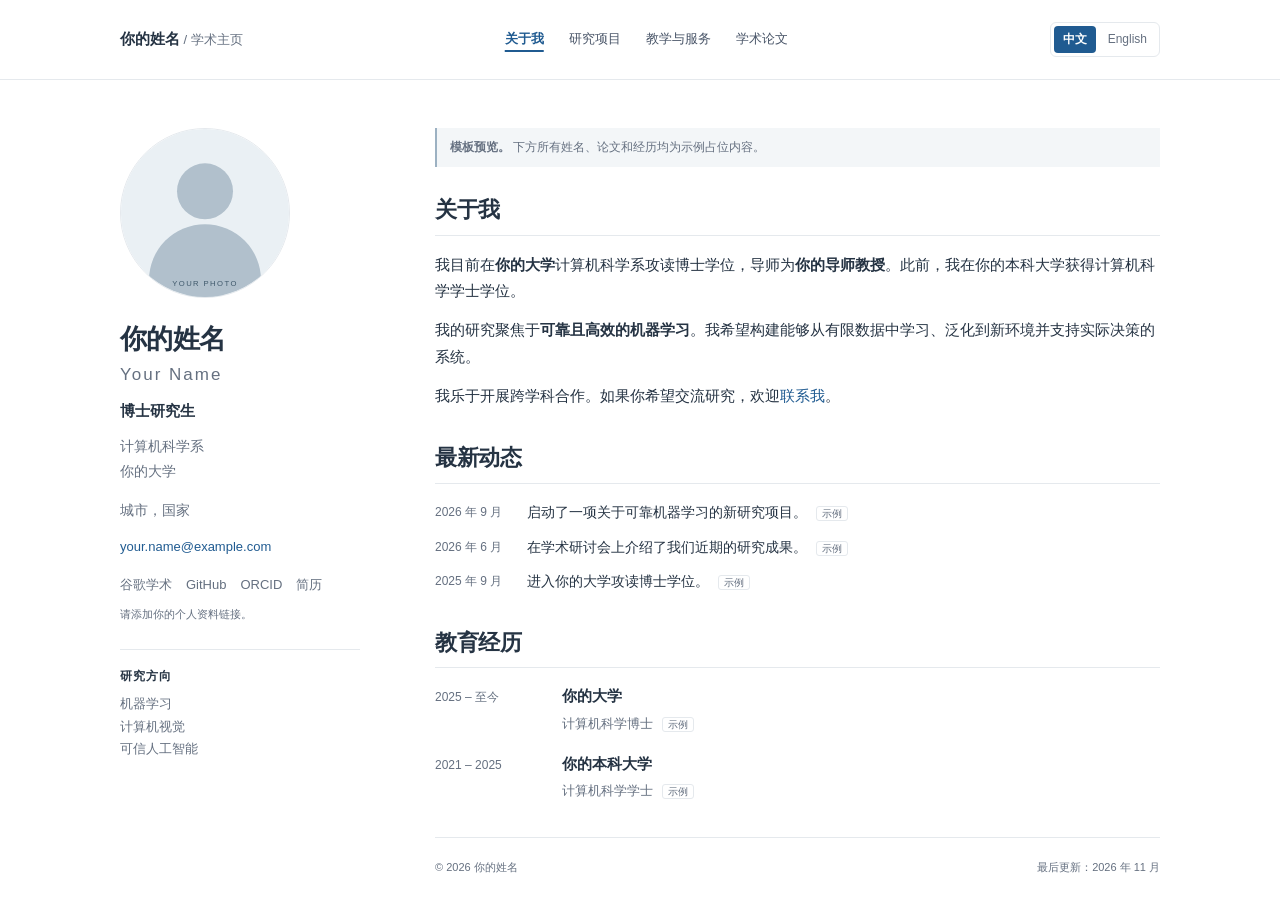
==== index.zh.html @ 89b30f42 "Add Chinese and English versions with language switcher" ====
<!DOCTYPE html>
<html lang="zh-CN">
<head>
  <meta charset="utf-8">
  <meta name="viewport" content="width=device-width, initial-scale=1">
  <!-- Replace the title and description with your own information. -->
  <title>关于我 | 你的姓名</title>
  <meta name="description" content="关于我——你的姓名，学术主页。">
  <link rel="icon" href="assets/avatar.svg" type="image/svg+xml">
  <link rel="stylesheet" href="style.css">
  <link rel="alternate" hreflang="en" href="index.html">
  <link rel="alternate" hreflang="zh-CN" href="index.zh.html">
</head>
<body>
  <a class="skip-link" href="#main">跳转到正文</a>
  <header class="site-header">
    <div class="header-inner">
      <a class="wordmark" href="index.zh.html">你的姓名<span> / 学术主页</span></a>
      <nav aria-label="主导航">
        <a href="index.zh.html" aria-current="page">关于我</a><a href="projects.zh.html">研究项目</a><a href="teaching.zh.html">教学与服务</a><a href="publications.zh.html">学术论文</a>
      </nav>
      <div class="language-switch" role="group" aria-label="Language / 语言">
        <a href="index.zh.html" lang="zh-CN" hreflang="zh-CN" aria-current="true" aria-label="切换到中文">中文</a>
        <a href="index.html" lang="en" hreflang="en" aria-label="Switch to English">English</a>
      </div>
    </div>
  </header>

  <div class="layout">
    <aside class="profile" aria-label="个人信息">
      <!-- Replace this file with your portrait, and update the alt text. -->
      <img class="portrait" src="assets/avatar.svg" alt="默认头像——请替换为你的照片" width="180" height="180">
      <h1>你的姓名 <span class="chinese-name" lang="en">Your Name</span></h1>
      <p class="position">博士研究生</p>
      <p class="affiliation">计算机科学系<br>你的大学</p>
      <p class="location">城市，国家</p>
      <!-- Replace the sample email and add links to your actual profiles. -->
      <a class="email" href="mailto:your.name@example.com">your.name@example.com</a>
      <div class="profile-links" aria-label="待配置的个人资料链接">
        <span>谷歌学术</span><span>GitHub</span><span>ORCID</span><span>简历</span>
      </div>
      <p class="profile-note">请添加你的个人资料链接。</p>
      <div class="research-topics">
        <h2>研究方向</h2>
        <ul><li>机器学习</li><li>计算机视觉</li><li>可信人工智能</li></ul>
      </div>
    </aside>

    <main id="main">
      <p class="template-note"><strong>模板预览。</strong> 下方所有姓名、论文和经历均为示例占位内容。</p>
      <section id="about">
        <h2>关于我</h2>
        <p>我目前在<strong>你的大学</strong>计算机科学系攻读博士学位，导师为<strong>你的导师教授</strong>。此前，我在你的本科大学获得计算机科学学士学位。</p>
        <p>我的研究聚焦于<strong>可靠且高效的机器学习</strong>。我希望构建能够从有限数据中学习、泛化到新环境并支持实际决策的系统。</p>
        <p>我乐于开展跨学科合作。如果你希望交流研究，欢迎<a href="mailto:your.name@example.com">联系我</a>。</p>
      </section>

      <section id="news">
        <h2>最新动态</h2>
        <ul class="news-list">
          <li><time datetime="2026-09">2026 年 9 月</time><span>启动了一项关于可靠机器学习的新研究项目。 <span class="sample">示例</span></span></li>
          <li><time datetime="2026-06">2026 年 6 月</time><span>在学术研讨会上介绍了我们近期的研究成果。 <span class="sample">示例</span></span></li>
          <li><time datetime="2025-09">2025 年 9 月</time><span>进入你的大学攻读博士学位。 <span class="sample">示例</span></span></li>
        </ul>
      </section>

      <section id="education">
        <h2>教育经历</h2>
        <div class="timeline-row"><span class="date">2025 – 至今</span><div><h3>你的大学</h3><p>计算机科学博士 <span class="sample">示例</span></p></div></div>
        <div class="timeline-row"><span class="date">2021 – 2025</span><div><h3>你的本科大学</h3><p>计算机科学学士 <span class="sample">示例</span></p></div></div>
      </section>
      <footer><span>© 2026 你的姓名</span><span>最后更新：2026 年 11 月</span></footer>
    </main>
  </div>
</body>
</html>
---- style.css ----
:root{color-scheme:light;--ink:#253343;--muted:#657080;--blue:#205b91;--line:#e5e9ed;--soft:#f3f6f8}
*{box-sizing:border-box}
html{scroll-behavior:smooth;scroll-padding-top:90px}
body{margin:0;background:#fff;color:var(--ink);font-family:-apple-system,BlinkMacSystemFont,"Segoe UI",Arial,"Noto Sans",sans-serif;font-size:15px;line-height:1.75}
a{color:var(--blue);text-decoration:none;text-underline-offset:3px}
a:hover{text-decoration:underline}
a:focus-visible,summary:focus-visible{outline:3px solid #85aed1;outline-offset:5px;border-radius:2px}
.skip-link{position:absolute;left:16px;top:-100px;background:white;padding:10px;z-index:10}.skip-link:focus{top:10px}
.site-header{border-bottom:1px solid var(--line);background:#fff}
.header-inner{max-width:1100px;padding:22px 30px;margin:auto;display:flex;justify-content:space-between;gap:24px;align-items:center}
.wordmark{font-weight:650;color:var(--ink);white-space:nowrap}.wordmark span{font-weight:400;color:var(--muted);font-size:13px}
nav{display:flex;gap:25px;font-size:13px}nav a{color:#495568}nav a[aria-current="page"]{color:var(--blue);font-weight:650;text-decoration:underline;text-decoration-thickness:2px;text-underline-offset:7px}
.layout{max-width:1100px;padding:48px 30px 0;margin:auto;display:grid;grid-template-columns:240px minmax(0,1fr);gap:65px}
.profile{align-self:start;position:sticky;top:35px}.portrait{display:block;width:170px;height:170px;border-radius:50%;margin-bottom:24px;object-fit:cover;border:1px solid var(--line)}
h1{font-size:27px;letter-spacing:-.7px;line-height:1.3;margin:0 0 12px}.chinese-name{display:block;font-size:17px;font-weight:400;color:var(--muted);letter-spacing:2px;margin-top:7px}
.profile p{margin:0 0 10px}.position{font-weight:600}.affiliation,.location{font-size:14px;color:var(--muted)}.location{margin-top:15px!important}.email{font-size:13px;overflow-wrap:anywhere}
.profile-links{display:flex;flex-wrap:wrap;gap:6px 14px;margin-top:15px;font-size:13px;color:var(--muted)}.profile-note{font-size:11px;color:var(--muted);margin-top:8px!important}
.research-topics{border-top:1px solid var(--line);margin-top:25px;padding-top:18px}.research-topics h2{font-size:12px;letter-spacing:1px;text-transform:uppercase;border:0;padding:0;margin:0 0 8px}.research-topics ul{list-style:none;padding:0;margin:0;color:var(--muted);font-size:13px}
main{min-width:0}.template-note{font-size:12px;line-height:1.6;padding:10px 13px;background:var(--soft);border-left:2px solid #9cb1c2;color:var(--muted);margin:0 0 28px}
section{margin-bottom:34px}h2{font-size:22px;font-weight:600;letter-spacing:-.4px;margin:0 0 16px;padding-bottom:9px;border-bottom:1px solid var(--line);line-height:1.4}p{margin:0 0 13px}strong{font-weight:600}h3{font-size:15px;line-height:1.5;margin:0 0 5px;font-weight:600}
.news-list{list-style:none;padding:0;margin:0}.news-list li{display:grid;grid-template-columns:78px 1fr;gap:14px;margin:10px 0;font-size:14px}.news-list time{font-size:12px;color:var(--muted);padding-top:2px}.sample{font-size:10px;font-weight:400;color:var(--muted);border:1px solid var(--line);padding:1px 5px;border-radius:3px;white-space:nowrap;margin-left:5px}
.section-heading{display:flex;align-items:baseline;justify-content:space-between;gap:15px;border-bottom:1px solid var(--line);margin-bottom:12px}.section-heading h2{border:0;margin:0}.section-heading>span{color:var(--muted);font-size:11px;white-space:nowrap}.section-intro{font-size:12px;color:var(--muted)}
.publication{display:grid;grid-template-columns:102px minmax(0,1fr);gap:22px;padding:21px 0;border-bottom:1px solid var(--line)}.paper-mark{height:100px;background:#edf3f7;border:1px solid #dae5ed;display:flex;flex-direction:column;align-items:center;justify-content:center;font-size:9px;letter-spacing:1.3px;color:#56758d}.paper-mark span{font-family:Georgia,serif;font-size:36px;line-height:1.4;letter-spacing:0}.paper-mark.second{background:#f0f4ef;border-color:#e0e7dd;color:#6c7d60}.paper-content h3{color:var(--blue);font-size:16px}.authors,.venue,.paper-summary{font-size:13px;margin:5px 0}.venue{font-style:italic}.paper-summary{color:var(--muted);line-height:1.65}.paper-links{display:flex;gap:14px;font-size:11px;color:var(--muted);margin-top:9px}details{margin-top:6px;font-size:12px}summary{cursor:pointer;color:var(--blue);width:fit-content}pre{padding:12px;background:var(--soft);font-size:11px;overflow:auto;line-height:1.6;max-width:100%}
.project{margin:19px 0}.project p{font-size:14px;margin-bottom:3px}.project-meta{font-size:11px;color:var(--muted)}.timeline-row{display:grid;grid-template-columns:112px 1fr;gap:15px;margin:17px 0}.date{font-size:12px;color:var(--muted);padding-top:2px}.timeline-row p{font-size:13px;margin:0;color:var(--muted)}.plain-list{padding-left:19px;font-size:14px}.plain-list li{margin-bottom:9px}footer{border-top:1px solid var(--line);padding:20px 0 28px;display:flex;justify-content:space-between;gap:15px;font-size:11px;color:var(--muted)}
@media(min-width:1200px){.layout{gap:75px}}
@media(max-width:800px){.header-inner{padding:18px 24px;flex-wrap:wrap;gap:10px}nav{gap:20px}.layout{grid-template-columns:200px minmax(0,1fr);gap:30px;padding:32px 24px 0}.portrait{width:145px;height:145px}.publication{grid-template-columns:1fr}.paper-mark{display:none}.wordmark span{display:none}}
@media(max-width:600px){html{scroll-padding-top:20px}.header-inner{display:block}.wordmark{font-size:15px}nav{margin-top:12px;gap:18px;flex-wrap:wrap;font-size:12px}.layout{display:block;padding:27px 22px 0}.profile{position:static;margin-bottom:30px;display:flow-root}.portrait{float:right;width:96px;height:96px;margin:0 0 15px 15px}h1{font-size:25px}.chinese-name{font-size:15px}.research-topics{clear:both;padding-top:14px;margin-top:18px}.research-topics ul{display:flex;flex-wrap:wrap;gap:4px 15px}.profile-note{margin-bottom:0!important}.section-heading{flex-wrap:wrap;gap:0;padding-bottom:7px}.section-heading h2{padding-bottom:4px}.news-list li{grid-template-columns:68px 1fr;gap:8px}.timeline-row{grid-template-columns:100px 1fr;gap:10px}footer{flex-wrap:wrap}h2{font-size:21px}}
@media(prefers-reduced-motion:reduce){html{scroll-behavior:auto}}
@media print{.site-header,.skip-link,.template-note,.profile-note{display:none}.layout{max-width:none;grid-template-columns:190px 1fr;gap:30px;padding:0}.profile{position:static}body{font-size:12px}section{break-inside:avoid}a{color:inherit}.portrait{width:120px;height:120px}}

/* Static language selector */
.header-inner{flex-wrap:wrap;gap:16px 24px}
.language-switch{display:flex;gap:3px;align-items:center;padding:3px;border:1px solid var(--line);border-radius:6px;font-size:12px;white-space:nowrap}
.language-switch a{display:block;padding:3px 9px;border-radius:4px;color:var(--muted)}
.language-switch a[aria-current="true"]{background:var(--blue);color:#fff;font-weight:600}
@media(max-width:600px){.language-switch{width:fit-content;margin-top:15px}}
@media print{.language-switch{display:none}}
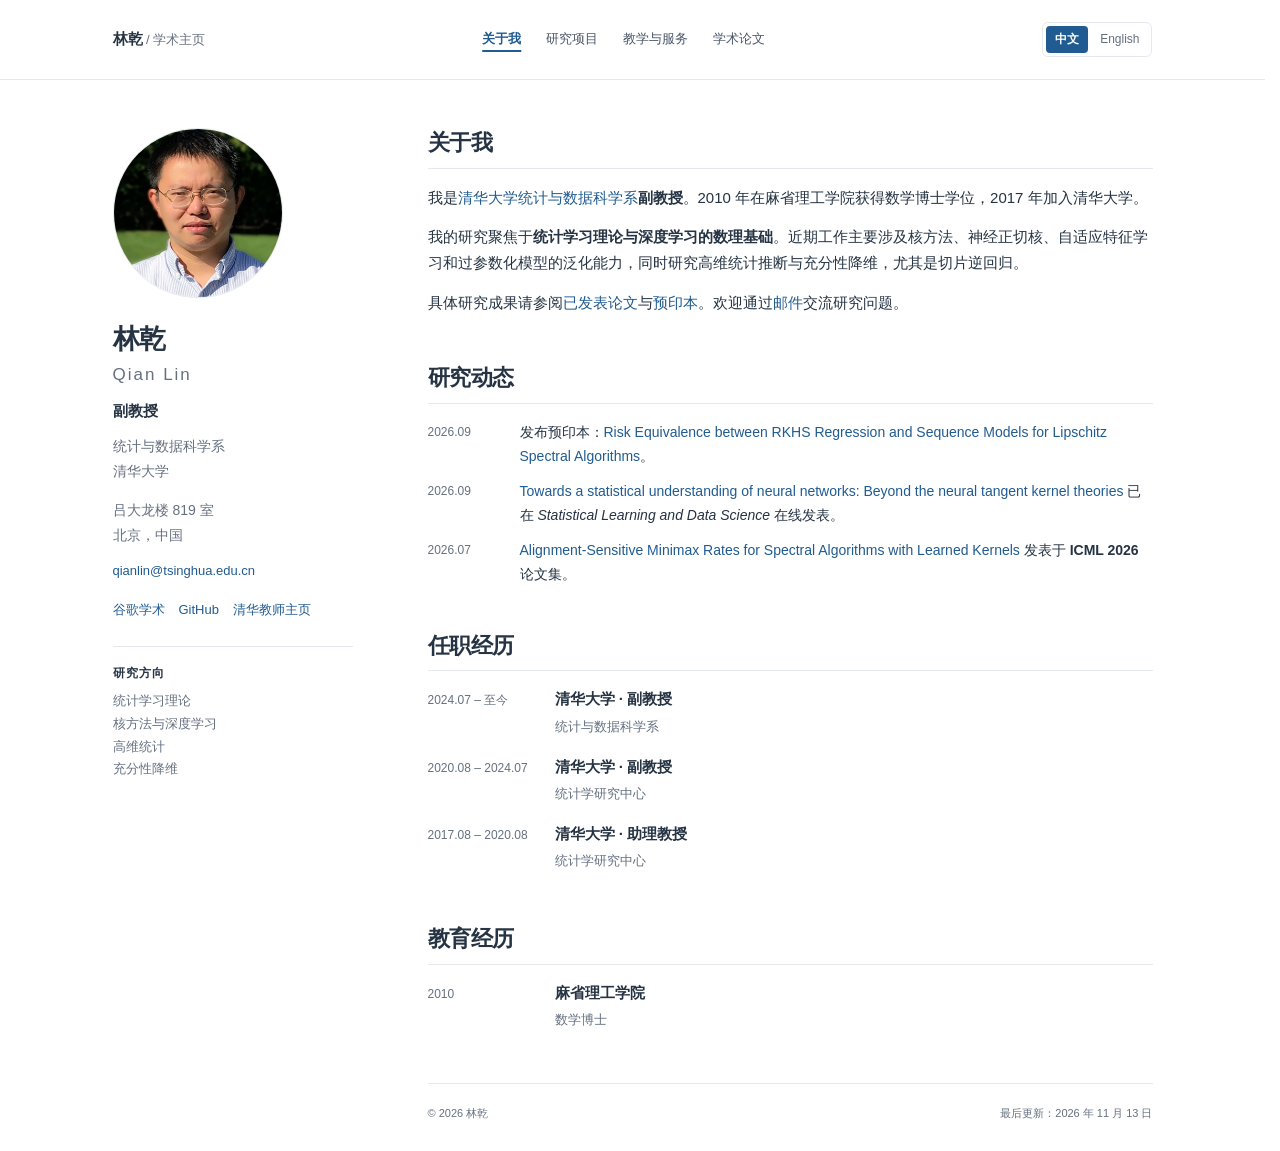
==== commit ac0613ee: "Complete Qian Lin's bilingual homepage with verified profile and research updates" ====
--- a/index.zh.html
+++ b/index.zh.html
@@ -3,10 +3,9 @@
 <head>
   <meta charset="utf-8">
   <meta name="viewport" content="width=device-width, initial-scale=1">
-  <!-- Replace the title and description with your own information. -->
-  <title>关于我 | 你的姓名</title>
-  <meta name="description" content="关于我——你的姓名，学术主页。">
-  <link rel="icon" href="assets/avatar.svg" type="image/svg+xml">
+  <title>林乾 | 清华大学</title>
+  <meta name="description" content="林乾，清华大学统计与数据科学系副教授。研究方向包括统计学习理论、核方法、深度学习和高维统计。">
+  <link rel="icon" href="assets/favicon.svg" type="image/svg+xml">
   <link rel="stylesheet" href="style.css">
   <link rel="alternate" hreflang="en" href="index.html">
   <link rel="alternate" hreflang="zh-CN" href="index.zh.html">
@@ -15,7 +14,7 @@
   <a class="skip-link" href="#main">跳转到正文</a>
   <header class="site-header">
     <div class="header-inner">
-      <a class="wordmark" href="index.zh.html">你的姓名<span> / 学术主页</span></a>
+      <a class="wordmark" href="index.zh.html">林乾<span> / 学术主页</span></a>
       <nav aria-label="主导航">
         <a href="index.zh.html" aria-current="page">关于我</a><a href="projects.zh.html">研究项目</a><a href="teaching.zh.html">教学与服务</a><a href="publications.zh.html">学术论文</a>
       </nav>
@@ -28,48 +27,53 @@
 
   <div class="layout">
     <aside class="profile" aria-label="个人信息">
-      <!-- Replace this file with your portrait, and update the alt text. -->
-      <img class="portrait" src="assets/avatar.svg" alt="默认头像——请替换为你的照片" width="180" height="180">
-      <h1>你的姓名 <span class="chinese-name" lang="en">Your Name</span></h1>
-      <p class="position">博士研究生</p>
-      <p class="affiliation">计算机科学系<br>你的大学</p>
-      <p class="location">城市，国家</p>
-      <!-- Replace the sample email and add links to your actual profiles. -->
-      <a class="email" href="mailto:your.name@example.com">your.name@example.com</a>
-      <div class="profile-links" aria-label="待配置的个人资料链接">
-        <span>谷歌学术</span><span>GitHub</span><span>ORCID</span><span>简历</span>
+      <!-- 照片与任职信息来自清华大学教师主页，来源记录见 README.md。 -->
+      <img class="portrait portrait-photo" src="assets/qian-lin.jpg" alt="林乾" width="320" height="400">
+      <h1>林乾 <span class="chinese-name" lang="en">Qian Lin</span></h1>
+      <p class="position">副教授</p>
+      <p class="affiliation">统计与数据科学系<br>清华大学</p>
+      <p class="location">吕大龙楼 819 室<br>北京，中国</p>
+      <a class="email" href="mailto:qianlin@tsinghua.edu.cn">qianlin@tsinghua.edu.cn</a>
+      <div class="profile-links" aria-label="个人资料链接">
+        <a href="https://scholar.google.com/citations?user=kHPrqdgAAAAJ&amp;hl=en">谷歌学术</a>
+        <a href="https://github.com/qianlinpage">GitHub</a>
+        <a href="https://www.stat.tsinghua.edu.cn/info/1023/2413.htm">清华教师主页</a>
       </div>
-      <p class="profile-note">请添加你的个人资料链接。</p>
       <div class="research-topics">
         <h2>研究方向</h2>
-        <ul><li>机器学习</li><li>计算机视觉</li><li>可信人工智能</li></ul>
+        <ul><li>统计学习理论</li><li>核方法与深度学习</li><li>高维统计</li><li>充分性降维</li></ul>
       </div>
     </aside>
 
     <main id="main">
-      <p class="template-note"><strong>模板预览。</strong> 下方所有姓名、论文和经历均为示例占位内容。</p>
       <section id="about">
         <h2>关于我</h2>
-        <p>我目前在<strong>你的大学</strong>计算机科学系攻读博士学位，导师为<strong>你的导师教授</strong>。此前，我在你的本科大学获得计算机科学学士学位。</p>
-        <p>我的研究聚焦于<strong>可靠且高效的机器学习</strong>。我希望构建能够从有限数据中学习、泛化到新环境并支持实际决策的系统。</p>
-        <p>我乐于开展跨学科合作。如果你希望交流研究，欢迎<a href="mailto:your.name@example.com">联系我</a>。</p>
+        <p>我是<a href="https://www.stat.tsinghua.edu.cn/info/1023/2413.htm">清华大学统计与数据科学系</a><strong>副教授</strong>。2010 年在麻省理工学院获得数学博士学位，2017 年加入清华大学。</p>
+        <p>我的研究聚焦于<strong>统计学习理论与深度学习的数理基础</strong>。近期工作主要涉及核方法、神经正切核、自适应特征学习和过参数化模型的泛化能力，同时研究高维统计推断与充分性降维，尤其是切片逆回归。</p>
+        <p>具体研究成果请参阅<a href="publications.zh.html#published-papers">已发表论文</a>与<a href="publications.zh.html#preprints">预印本</a>。欢迎通过<a href="mailto:qianlin@tsinghua.edu.cn">邮件</a>交流研究问题。</p>
       </section>
 
       <section id="news">
-        <h2>最新动态</h2>
+        <h2>研究动态</h2>
         <ul class="news-list">
-          <li><time datetime="2026-09">2026 年 9 月</time><span>启动了一项关于可靠机器学习的新研究项目。 <span class="sample">示例</span></span></li>
-          <li><time datetime="2026-06">2026 年 6 月</time><span>在学术研讨会上介绍了我们近期的研究成果。 <span class="sample">示例</span></span></li>
-          <li><time datetime="2025-09">2025 年 9 月</time><span>进入你的大学攻读博士学位。 <span class="sample">示例</span></span></li>
+          <li><time datetime="2026-09-08">2026.09</time><span>发布预印本：<a href="publications.zh.html#paper-40">Risk Equivalence between RKHS Regression and Sequence Models for Lipschitz Spectral Algorithms</a>。</span></li>
+          <li><time datetime="2026-09-01">2026.09</time><span><a href="publications.zh.html#paper-13">Towards a statistical understanding of neural networks: Beyond the neural tangent kernel theories</a> 已在 <em>Statistical Learning and Data Science</em> 在线发表。</span></li>
+          <li><time datetime="2026-07">2026.07</time><span><a href="publications.zh.html#paper-39">Alignment-Sensitive Minimax Rates for Spectral Algorithms with Learned Kernels</a> 发表于 <strong>ICML 2026</strong> 论文集。</span></li>
         </ul>
+      </section>
+
+      <section id="appointments">
+        <h2>任职经历</h2>
+        <div class="timeline-row"><span class="date">2024.07 – 至今</span><div><h3>清华大学 · 副教授</h3><p>统计与数据科学系</p></div></div>
+        <div class="timeline-row"><span class="date">2020.08 – 2024.07</span><div><h3>清华大学 · 副教授</h3><p>统计学研究中心</p></div></div>
+        <div class="timeline-row"><span class="date">2017.08 – 2020.08</span><div><h3>清华大学 · 助理教授</h3><p>统计学研究中心</p></div></div>
       </section>
 
       <section id="education">
         <h2>教育经历</h2>
-        <div class="timeline-row"><span class="date">2025 – 至今</span><div><h3>你的大学</h3><p>计算机科学博士 <span class="sample">示例</span></p></div></div>
-        <div class="timeline-row"><span class="date">2021 – 2025</span><div><h3>你的本科大学</h3><p>计算机科学学士 <span class="sample">示例</span></p></div></div>
+        <div class="timeline-row"><span class="date">2010</span><div><h3>麻省理工学院</h3><p>数学博士</p></div></div>
       </section>
-      <footer><span>© 2026 你的姓名</span><span>最后更新：2026 年 11 月</span></footer>
+      <footer><span>© 2026 林乾</span><span>最后更新：<time datetime="2026-11-13">2026 年 11 月 13 日</time></span></footer>
     </main>
   </div>
 </body>
--- a/style.css
+++ b/style.css
@@ -1,6 +1,6 @@
 :root{color-scheme:light;--ink:#253343;--muted:#657080;--blue:#205b91;--line:#e5e9ed;--soft:#f3f6f8}
 *{box-sizing:border-box}
-html{scroll-behavior:smooth;scroll-padding-top:90px}
+html{scrollbar-gutter:stable;scroll-behavior:smooth;scroll-padding-top:90px}
 body{margin:0;background:#fff;color:var(--ink);font-family:-apple-system,BlinkMacSystemFont,"Segoe UI",Arial,"Noto Sans",sans-serif;font-size:15px;line-height:1.75}
 a{color:var(--blue);text-decoration:none;text-underline-offset:3px}
 a:hover{text-decoration:underline}
@@ -12,16 +12,19 @@
 nav{display:flex;gap:25px;font-size:13px}nav a{color:#495568}nav a[aria-current="page"]{color:var(--blue);font-weight:650;text-decoration:underline;text-decoration-thickness:2px;text-underline-offset:7px}
 .layout{max-width:1100px;padding:48px 30px 0;margin:auto;display:grid;grid-template-columns:240px minmax(0,1fr);gap:65px}
 .profile{align-self:start;position:sticky;top:35px}.portrait{display:block;width:170px;height:170px;border-radius:50%;margin-bottom:24px;object-fit:cover;border:1px solid var(--line)}
+.portrait-photo{object-position:center 20%}
 h1{font-size:27px;letter-spacing:-.7px;line-height:1.3;margin:0 0 12px}.chinese-name{display:block;font-size:17px;font-weight:400;color:var(--muted);letter-spacing:2px;margin-top:7px}
 .profile p{margin:0 0 10px}.position{font-weight:600}.affiliation,.location{font-size:14px;color:var(--muted)}.location{margin-top:15px!important}.email{font-size:13px;overflow-wrap:anywhere}
 .profile-links{display:flex;flex-wrap:wrap;gap:6px 14px;margin-top:15px;font-size:13px;color:var(--muted)}.profile-note{font-size:11px;color:var(--muted);margin-top:8px!important}
 .research-topics{border-top:1px solid var(--line);margin-top:25px;padding-top:18px}.research-topics h2{font-size:12px;letter-spacing:1px;text-transform:uppercase;border:0;padding:0;margin:0 0 8px}.research-topics ul{list-style:none;padding:0;margin:0;color:var(--muted);font-size:13px}
-main{min-width:0}.template-note{font-size:12px;line-height:1.6;padding:10px 13px;background:var(--soft);border-left:2px solid #9cb1c2;color:var(--muted);margin:0 0 28px}
+main{min-width:0;display:flex;flex-direction:column}main>footer{margin-top:auto}.template-note{font-size:12px;line-height:1.6;padding:10px 13px;background:var(--soft);border-left:2px solid #9cb1c2;color:var(--muted);margin:0 0 28px}
 section{margin-bottom:34px}h2{font-size:22px;font-weight:600;letter-spacing:-.4px;margin:0 0 16px;padding-bottom:9px;border-bottom:1px solid var(--line);line-height:1.4}p{margin:0 0 13px}strong{font-weight:600}h3{font-size:15px;line-height:1.5;margin:0 0 5px;font-weight:600}
 .news-list{list-style:none;padding:0;margin:0}.news-list li{display:grid;grid-template-columns:78px 1fr;gap:14px;margin:10px 0;font-size:14px}.news-list time{font-size:12px;color:var(--muted);padding-top:2px}.sample{font-size:10px;font-weight:400;color:var(--muted);border:1px solid var(--line);padding:1px 5px;border-radius:3px;white-space:nowrap;margin-left:5px}
 .section-heading{display:flex;align-items:baseline;justify-content:space-between;gap:15px;border-bottom:1px solid var(--line);margin-bottom:12px}.section-heading h2{border:0;margin:0}.section-heading>span{color:var(--muted);font-size:11px;white-space:nowrap}.section-intro{font-size:12px;color:var(--muted)}
+.publication-nav{display:flex;flex-wrap:wrap;gap:10px 24px;margin:20px 0 28px;padding:12px 16px;background:var(--soft);border-radius:6px}.publication-nav a{color:var(--blue);font-weight:600}.publication-nav span{font-size:11px;font-weight:400;color:var(--muted);margin-left:6px}.publication-group+.publication-group{margin-top:42px}.publication-group-heading{display:flex;flex-wrap:wrap;align-items:baseline;justify-content:space-between;gap:6px 16px;padding-bottom:9px;margin-bottom:12px;border-bottom:1px solid var(--line)}.publication-group-heading h3{font-size:20px;margin:0}.publication-group-heading>span{font-size:12px;color:var(--muted)}.paper-content h4{color:var(--blue);font-size:16px;font-weight:600;line-height:1.5;margin:0 0 5px}
+.merge-note{padding-left:10px;border-left:2px solid #dae5ed}.paper-links{flex-wrap:wrap}
 .publication{display:grid;grid-template-columns:102px minmax(0,1fr);gap:22px;padding:21px 0;border-bottom:1px solid var(--line)}.paper-mark{height:100px;background:#edf3f7;border:1px solid #dae5ed;display:flex;flex-direction:column;align-items:center;justify-content:center;font-size:9px;letter-spacing:1.3px;color:#56758d}.paper-mark span{font-family:Georgia,serif;font-size:36px;line-height:1.4;letter-spacing:0}.paper-mark.second{background:#f0f4ef;border-color:#e0e7dd;color:#6c7d60}.paper-content h3{color:var(--blue);font-size:16px}.authors,.venue,.paper-summary{font-size:13px;margin:5px 0}.venue{font-style:italic}.paper-summary{color:var(--muted);line-height:1.65}.paper-links{display:flex;gap:14px;font-size:11px;color:var(--muted);margin-top:9px}details{margin-top:6px;font-size:12px}summary{cursor:pointer;color:var(--blue);width:fit-content}pre{padding:12px;background:var(--soft);font-size:11px;overflow:auto;line-height:1.6;max-width:100%}
-.project{margin:19px 0}.project p{font-size:14px;margin-bottom:3px}.project-meta{font-size:11px;color:var(--muted)}.timeline-row{display:grid;grid-template-columns:112px 1fr;gap:15px;margin:17px 0}.date{font-size:12px;color:var(--muted);padding-top:2px}.timeline-row p{font-size:13px;margin:0;color:var(--muted)}.plain-list{padding-left:19px;font-size:14px}.plain-list li{margin-bottom:9px}footer{border-top:1px solid var(--line);padding:20px 0 28px;display:flex;justify-content:space-between;gap:15px;font-size:11px;color:var(--muted)}
+.project,.teaching-entry{margin:19px 0}.project p,.teaching-entry p{font-size:14px;margin-bottom:3px}.project-meta{font-size:11px;color:var(--muted)}.timeline-row{display:grid;grid-template-columns:112px 1fr;gap:15px;margin:17px 0}.date{font-size:12px;color:var(--muted);padding-top:2px}.timeline-row p{font-size:13px;margin:0;color:var(--muted)}.plain-list{padding-left:19px;font-size:14px}.plain-list li{margin-bottom:9px}footer{border-top:1px solid var(--line);padding:20px 0 28px;display:flex;justify-content:space-between;gap:15px;font-size:11px;color:var(--muted)}
 @media(min-width:1200px){.layout{gap:75px}}
 @media(max-width:800px){.header-inner{padding:18px 24px;flex-wrap:wrap;gap:10px}nav{gap:20px}.layout{grid-template-columns:200px minmax(0,1fr);gap:30px;padding:32px 24px 0}.portrait{width:145px;height:145px}.publication{grid-template-columns:1fr}.paper-mark{display:none}.wordmark span{display:none}}
 @media(max-width:600px){html{scroll-padding-top:20px}.header-inner{display:block}.wordmark{font-size:15px}nav{margin-top:12px;gap:18px;flex-wrap:wrap;font-size:12px}.layout{display:block;padding:27px 22px 0}.profile{position:static;margin-bottom:30px;display:flow-root}.portrait{float:right;width:96px;height:96px;margin:0 0 15px 15px}h1{font-size:25px}.chinese-name{font-size:15px}.research-topics{clear:both;padding-top:14px;margin-top:18px}.research-topics ul{display:flex;flex-wrap:wrap;gap:4px 15px}.profile-note{margin-bottom:0!important}.section-heading{flex-wrap:wrap;gap:0;padding-bottom:7px}.section-heading h2{padding-bottom:4px}.news-list li{grid-template-columns:68px 1fr;gap:8px}.timeline-row{grid-template-columns:100px 1fr;gap:10px}footer{flex-wrap:wrap}h2{font-size:21px}}
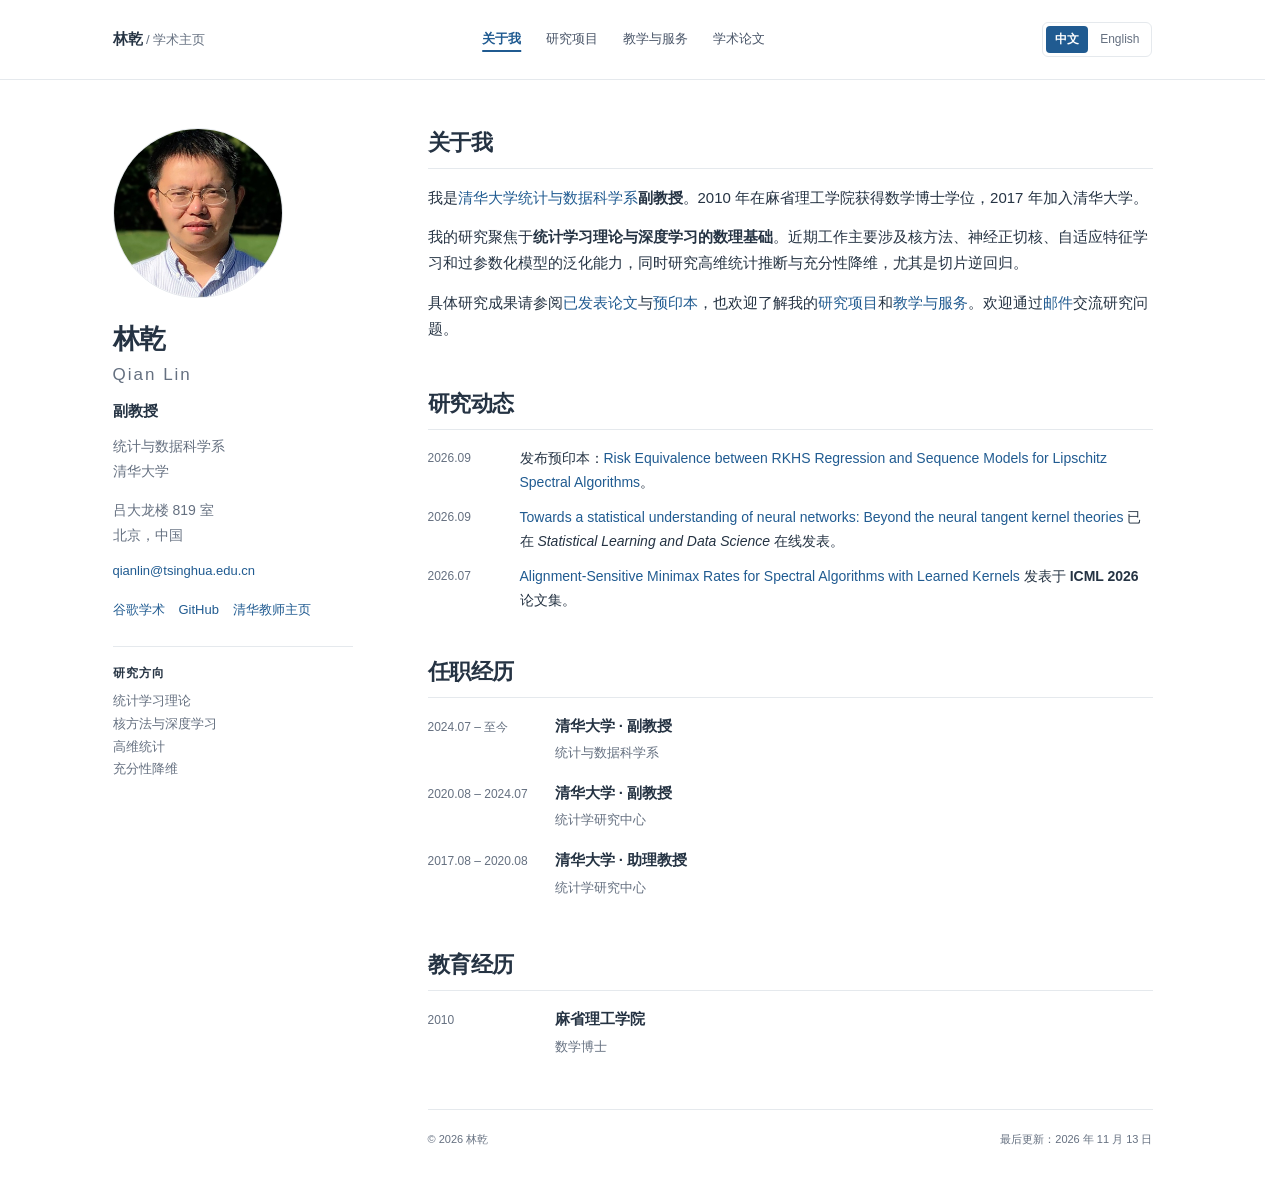
==== commit 709bf969: "Update bilingual projects and teaching; synchronize all site pages" ====
--- a/index.zh.html
+++ b/index.zh.html
@@ -50,7 +50,7 @@
         <h2>关于我</h2>
         <p>我是<a href="https://www.stat.tsinghua.edu.cn/info/1023/2413.htm">清华大学统计与数据科学系</a><strong>副教授</strong>。2010 年在麻省理工学院获得数学博士学位，2017 年加入清华大学。</p>
         <p>我的研究聚焦于<strong>统计学习理论与深度学习的数理基础</strong>。近期工作主要涉及核方法、神经正切核、自适应特征学习和过参数化模型的泛化能力，同时研究高维统计推断与充分性降维，尤其是切片逆回归。</p>
-        <p>具体研究成果请参阅<a href="publications.zh.html#published-papers">已发表论文</a>与<a href="publications.zh.html#preprints">预印本</a>。欢迎通过<a href="mailto:qianlin@tsinghua.edu.cn">邮件</a>交流研究问题。</p>
+        <p>具体研究成果请参阅<a href="publications.zh.html#published-papers">已发表论文</a>与<a href="publications.zh.html#preprints">预印本</a>，也欢迎了解我的<a href="projects.zh.html">研究项目</a>和<a href="teaching.zh.html">教学与服务</a>。欢迎通过<a href="mailto:qianlin@tsinghua.edu.cn">邮件</a>交流研究问题。</p>
       </section>
 
       <section id="news">
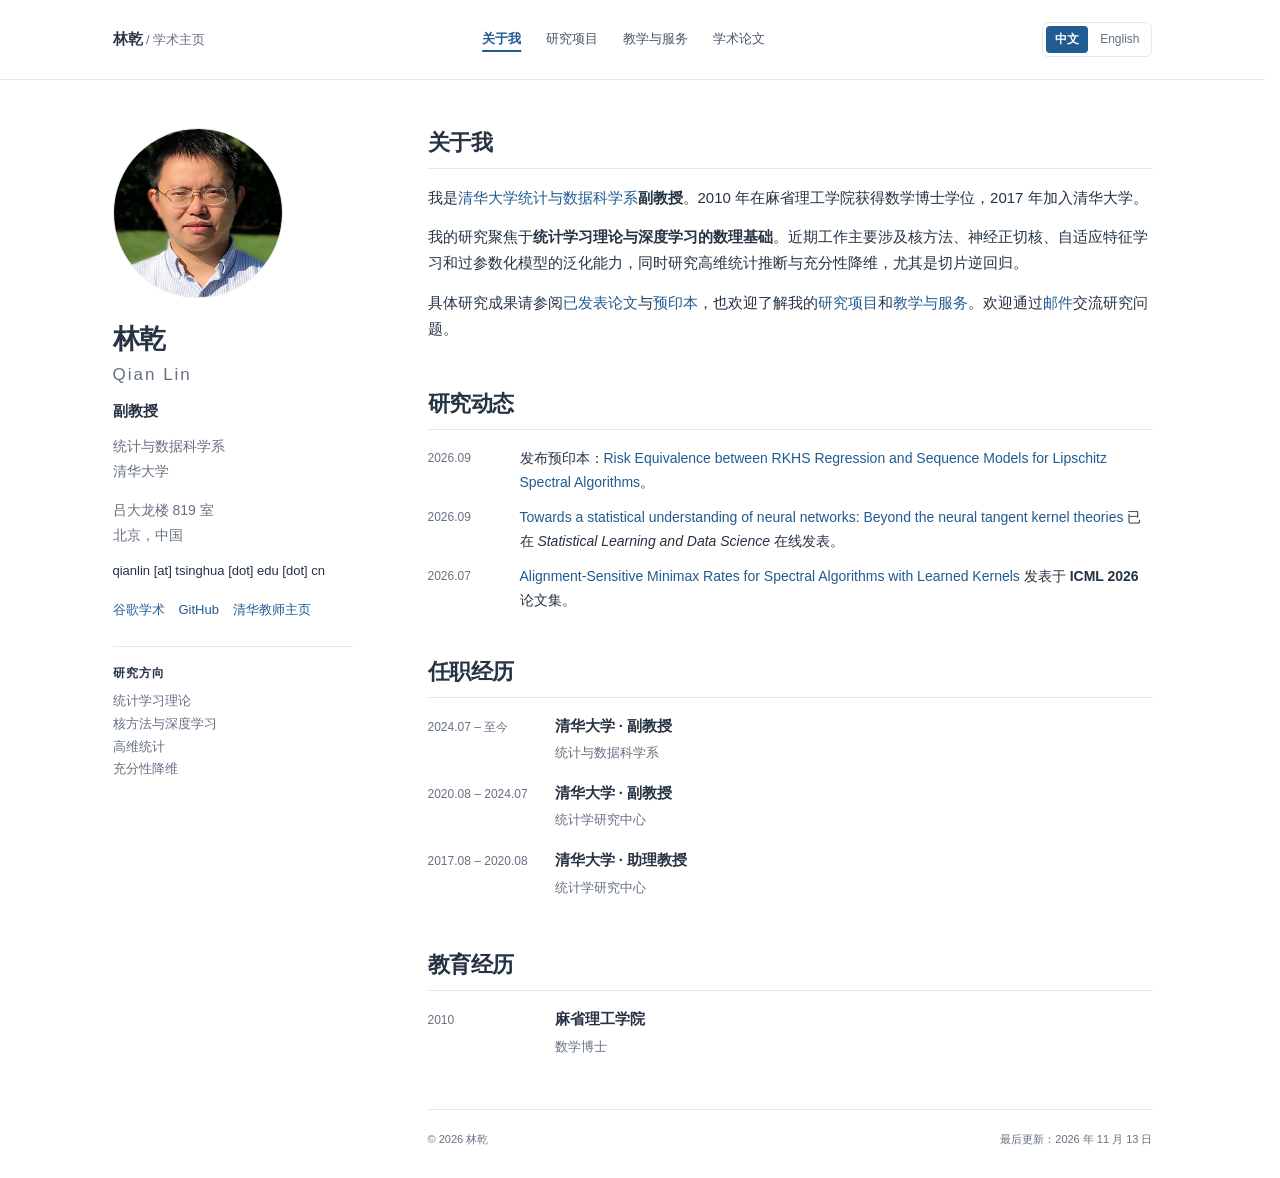
==== commit ad000c15: "Organize bilingual research themes and obfuscate email across the site" ====
--- a/index.zh.html
+++ b/index.zh.html
@@ -33,7 +33,7 @@
       <p class="position">副教授</p>
       <p class="affiliation">统计与数据科学系<br>清华大学</p>
       <p class="location">吕大龙楼 819 室<br>北京，中国</p>
-      <a class="email" href="mailto:qianlin@tsinghua.edu.cn">qianlin@tsinghua.edu.cn</a>
+      <span class="email" id="contact-email">qianlin [at] tsinghua [dot] edu [dot] cn</span>
       <div class="profile-links" aria-label="个人资料链接">
         <a href="https://scholar.google.com/citations?user=kHPrqdgAAAAJ&amp;hl=en">谷歌学术</a>
         <a href="https://github.com/qianlinpage">GitHub</a>
@@ -50,7 +50,7 @@
         <h2>关于我</h2>
         <p>我是<a href="https://www.stat.tsinghua.edu.cn/info/1023/2413.htm">清华大学统计与数据科学系</a><strong>副教授</strong>。2010 年在麻省理工学院获得数学博士学位，2017 年加入清华大学。</p>
         <p>我的研究聚焦于<strong>统计学习理论与深度学习的数理基础</strong>。近期工作主要涉及核方法、神经正切核、自适应特征学习和过参数化模型的泛化能力，同时研究高维统计推断与充分性降维，尤其是切片逆回归。</p>
-        <p>具体研究成果请参阅<a href="publications.zh.html#published-papers">已发表论文</a>与<a href="publications.zh.html#preprints">预印本</a>，也欢迎了解我的<a href="projects.zh.html">研究项目</a>和<a href="teaching.zh.html">教学与服务</a>。欢迎通过<a href="mailto:qianlin@tsinghua.edu.cn">邮件</a>交流研究问题。</p>
+        <p>具体研究成果请参阅<a href="publications.zh.html#published-papers">已发表论文</a>与<a href="publications.zh.html#preprints">预印本</a>，也欢迎了解我的<a href="projects.zh.html">研究项目</a>和<a href="teaching.zh.html">教学与服务</a>。欢迎通过<a href="#contact-email">邮件</a>交流研究问题。</p>
       </section>
 
       <section id="news">
--- a/style.css
+++ b/style.css
@@ -25,6 +25,19 @@
 .merge-note{padding-left:10px;border-left:2px solid #dae5ed}.paper-links{flex-wrap:wrap}
 .publication{display:grid;grid-template-columns:102px minmax(0,1fr);gap:22px;padding:21px 0;border-bottom:1px solid var(--line)}.paper-mark{height:100px;background:#edf3f7;border:1px solid #dae5ed;display:flex;flex-direction:column;align-items:center;justify-content:center;font-size:9px;letter-spacing:1.3px;color:#56758d}.paper-mark span{font-family:Georgia,serif;font-size:36px;line-height:1.4;letter-spacing:0}.paper-mark.second{background:#f0f4ef;border-color:#e0e7dd;color:#6c7d60}.paper-content h3{color:var(--blue);font-size:16px}.authors,.venue,.paper-summary{font-size:13px;margin:5px 0}.venue{font-style:italic}.paper-summary{color:var(--muted);line-height:1.65}.paper-links{display:flex;gap:14px;font-size:11px;color:var(--muted);margin-top:9px}details{margin-top:6px;font-size:12px}summary{cursor:pointer;color:var(--blue);width:fit-content}pre{padding:12px;background:var(--soft);font-size:11px;overflow:auto;line-height:1.6;max-width:100%}
 .project,.teaching-entry{margin:19px 0}.project p,.teaching-entry p{font-size:14px;margin-bottom:3px}.project-meta{font-size:11px;color:var(--muted)}.timeline-row{display:grid;grid-template-columns:112px 1fr;gap:15px;margin:17px 0}.date{font-size:12px;color:var(--muted);padding-top:2px}.timeline-row p{font-size:13px;margin:0;color:var(--muted)}.plain-list{padding-left:19px;font-size:14px}.plain-list li{margin-bottom:9px}footer{border-top:1px solid var(--line);padding:20px 0 28px;display:flex;justify-content:space-between;gap:15px;font-size:11px;color:var(--muted)}
+/* Research themes; funding records retain the compact project style. */
+.research-project-nav{display:flex;flex-wrap:wrap;gap:8px 20px;margin:20px 0;padding:14px 16px;background:var(--soft);border-radius:6px;line-height:1.6}
+.research-project-nav a{color:var(--blue)}
+.research-project{padding:26px 0;border-top:1px solid var(--line)}
+.research-project h3{font-size:20px;line-height:1.45;margin-bottom:12px}
+.research-project h4{font-size:13px;font-weight:600;margin:20px 0 8px}
+.research-project>p{font-size:14px}
+.project-highlights,.project-papers{list-style:none;padding:0;margin:0;font-size:13px}
+.project-highlights li{padding-left:12px;border-left:2px solid #dae5ed;margin:14px 0}
+.project-highlights p{font-size:14px;margin:0 0 5px}
+.project-papers li{margin:12px 0}
+.project-paper-meta{display:block;color:var(--muted);font-size:11px;margin-top:3px}
+@media print{.research-project{break-inside:avoid}#projects{break-inside:auto}}
 @media(min-width:1200px){.layout{gap:75px}}
 @media(max-width:800px){.header-inner{padding:18px 24px;flex-wrap:wrap;gap:10px}nav{gap:20px}.layout{grid-template-columns:200px minmax(0,1fr);gap:30px;padding:32px 24px 0}.portrait{width:145px;height:145px}.publication{grid-template-columns:1fr}.paper-mark{display:none}.wordmark span{display:none}}
 @media(max-width:600px){html{scroll-padding-top:20px}.header-inner{display:block}.wordmark{font-size:15px}nav{margin-top:12px;gap:18px;flex-wrap:wrap;font-size:12px}.layout{display:block;padding:27px 22px 0}.profile{position:static;margin-bottom:30px;display:flow-root}.portrait{float:right;width:96px;height:96px;margin:0 0 15px 15px}h1{font-size:25px}.chinese-name{font-size:15px}.research-topics{clear:both;padding-top:14px;margin-top:18px}.research-topics ul{display:flex;flex-wrap:wrap;gap:4px 15px}.profile-note{margin-bottom:0!important}.section-heading{flex-wrap:wrap;gap:0;padding-bottom:7px}.section-heading h2{padding-bottom:4px}.news-list li{grid-template-columns:68px 1fr;gap:8px}.timeline-row{grid-template-columns:100px 1fr;gap:10px}footer{flex-wrap:wrap}h2{font-size:21px}}
